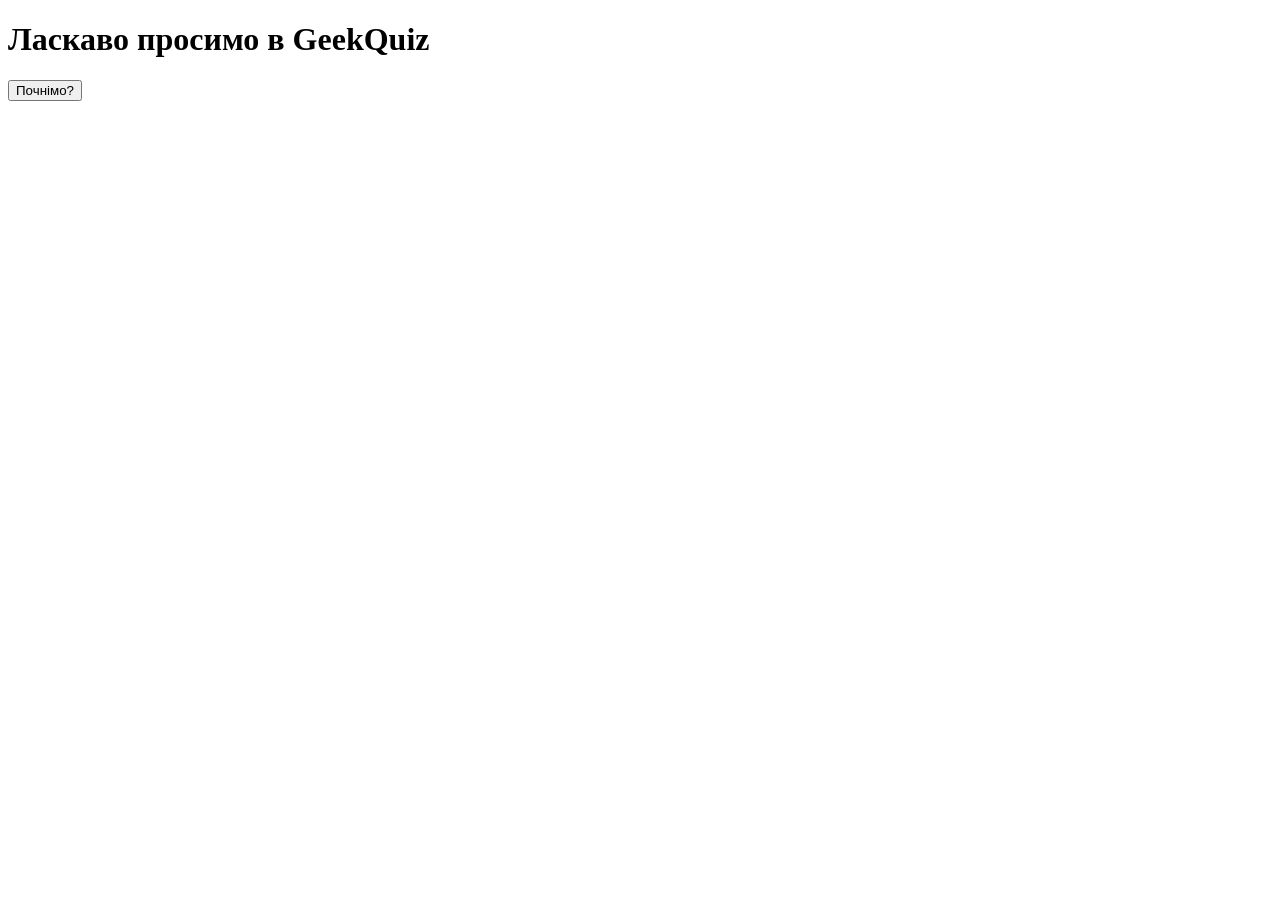
==== geekQuiz/index.html @ daa65d6b "create greeting page, page for choosing universe and quiz page" ====
<!doctype html>
<html lang="en">
<head>
    <meta charset="UTF-8">
    <meta name="viewport" content="width=device-width, user-scalable=no, initial-scale=1.0, maximum-scale=1.0, minimum-scale=1.0">
    <meta http-equiv="X-UA-Compatible" content="ie=edge">
    <title>Document</title>
</head>
<body>
<div id="app"></div>

<script type="module" src="js/index.js"></script>
</body>
</html>
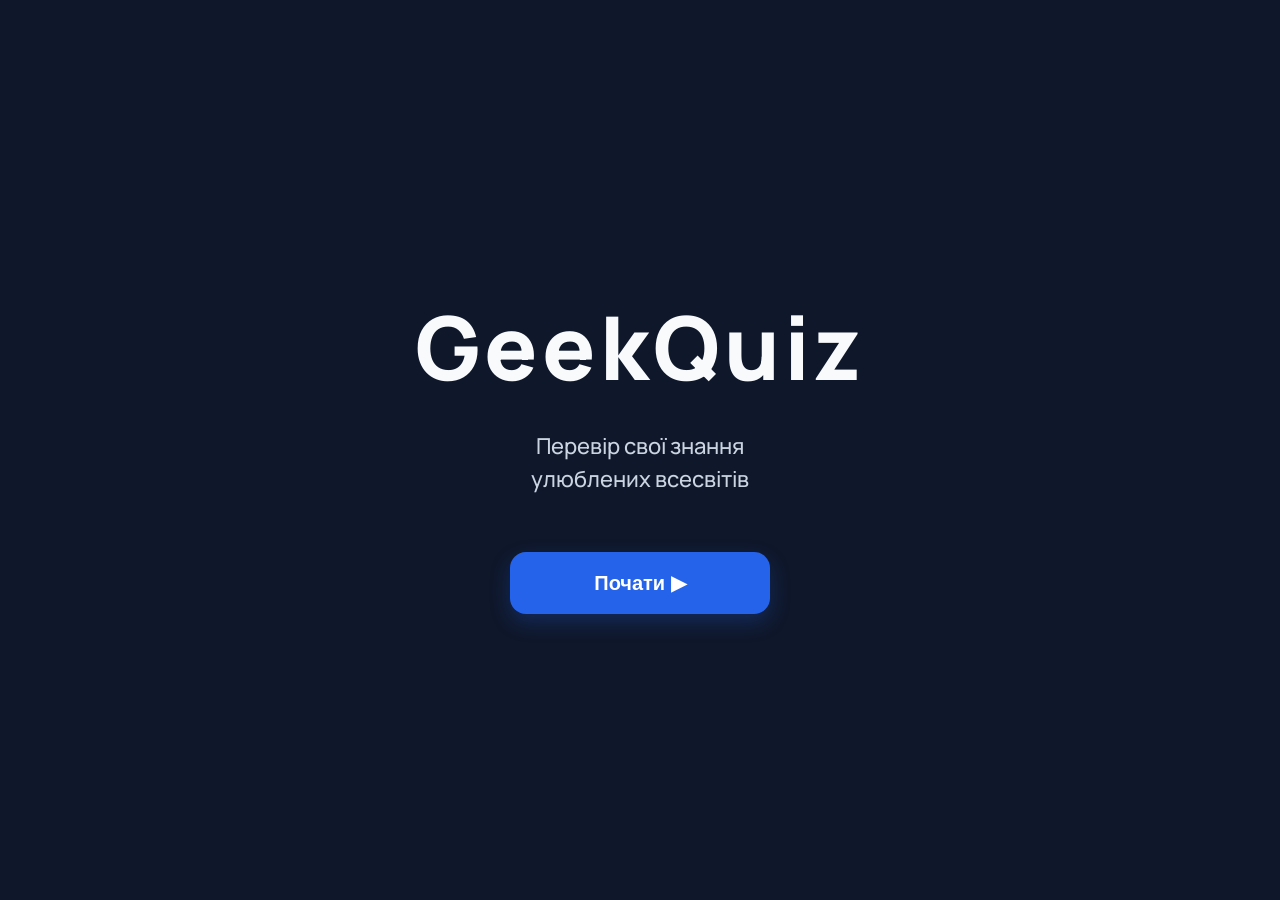
==== commit 024b65d1: "add UI for welcomePage and universesPage" ====
--- a/geekQuiz/index.html
+++ b/geekQuiz/index.html
@@ -4,11 +4,12 @@
     <meta charset="UTF-8">
     <meta name="viewport" content="width=device-width, user-scalable=no, initial-scale=1.0, maximum-scale=1.0, minimum-scale=1.0">
     <meta http-equiv="X-UA-Compatible" content="ie=edge">
+    <link rel="stylesheet" href="./css/quiz.css">
     <title>Document</title>
 </head>
 <body>
 <div id="app"></div>
 
-<script type="module" src="js/index.js"></script>
+<script type="module" src="index.js"></script>
 </body>
 </html>
--- a/geekQuiz/css/quiz.css
+++ b/geekQuiz/css/quiz.css
@@ -0,0 +1,313 @@
+
+@import url('https://fonts.googleapis.com/css2?family=Manrope:wght@200..800&display=swap');
+
+/*-------------------------GLOBAL------------------------------------------------------*/
+
+*{
+    box-sizing: border-box;
+    margin: 0;
+    padding: 0;
+
+
+}
+body{
+    font-family: "Manrope", sans-serif;
+    background-color: #0F172A;
+    min-height: 100vh;
+
+}
+
+#app{
+    display: flex;
+    flex-direction: column;
+    justify-content: center;
+    align-items: center;
+    height: 100vh;
+}
+
+@keyframes fadeUp {
+    0%{
+        opacity: 0;
+        transform: translateY(20px);
+    }
+    100%{
+        opacity: 1;
+        transform: translateY(0);
+    }
+
+}
+/* -------------------------------------WELCOME PAGE------------------------------------- */
+
+
+
+.welcomeWrapper{
+    display: flex;
+    flex-direction: column;
+    justify-content: center;
+    align-items: center;
+}
+
+.title{
+    font-size: 88px;
+    font-weight: 800;
+    letter-spacing: 4px;
+    color: #F8FAFC;
+    margin-bottom: 24px;
+    animation: fadeUp 0.6s ease-out ;
+
+}
+
+.greeting {
+    white-space: pre-line;
+    font-size: 22px;
+    font-weight: 500;
+    line-height: 1.5;
+    color: #CBD5E1;
+    text-align: center;
+    max-width: 420px;
+    margin-bottom: 56px;
+    animation: fadeUp 0.6s ease-out ;
+    animation-delay: 0.2s;
+    animation-fill-mode: backwards;
+
+}
+
+.start-button{
+    text-align: center;
+    width: 260px;
+    height: 62px;
+    border-radius: 16px;
+    background-color: #2563EB;
+    color: white;
+    font-size: 20px;
+    font-weight: 700;
+    border: none;
+    transition:
+            transform .25s ease,
+            background-color .25s ease,
+            box-shadow .25s ease;
+    cursor:pointer;
+    animation: fadeUp 0.6s ease-out ;
+    animation-delay: 0.4s;
+    animation-fill-mode: backwards;
+    box-shadow: 0 8px 20px rgba(37,99,235,.25);
+}
+
+.start-button:hover{
+    background-color: #3B82F6;
+    transform:translateY(-2px);
+    box-shadow: 0 14px 28px rgba(37,99,235,.35);
+    letter-spacing: 0.3px;
+
+}
+.start-button:active{
+    transform:translateY(1px);
+    background-color: #1D4ED8;
+    box-shadow: 0 6px 14px rgba(37,99,235,.2);
+}
+
+/* -----------------------------------UNIVERSES PAGE----------------------------------------- */
+
+.wrapper{
+    display: flex;
+    flex-direction: row;
+    justify-content: center;
+    align-items: center;
+    gap: 48px;
+    flex-wrap: wrap;
+}
+
+
+.choose-title{
+
+    font-size: 58px;
+    font-weight: 800;
+    letter-spacing: 2px;
+    color: #F8FAFC;
+
+    margin: 60px 0 12px;
+
+    background: linear-gradient(
+            90deg,
+            #F8FAFC 0%,
+            #93C5FD 45%,
+            #2563EB 100%
+    );
+
+    -webkit-background-clip: text;
+    -webkit-text-fill-color: transparent;
+    background-clip: text;
+
+    text-align: center;
+    animation: fadeUp 0.6s ease-out
+
+}
+
+.choose-subtitle{
+    font-size: 20px;
+    font-weight: 500;
+    color: #94A3B8;
+    text-align: center;
+    max-width: 620px;
+    margin-bottom: 56px;
+    line-height: 1.6;
+    animation: fadeUp 0.6s ease-out ;
+    animation-delay: 0.2s;
+    animation-fill-mode: backwards;
+}
+
+.universeDiv{
+    display: flex;
+    flex-direction: column;
+    justify-content: center;
+    align-items: center;
+    width: 320px;
+    height: 530px;
+    border-radius: 18px;
+    overflow: hidden;
+    cursor: pointer;
+    position: relative;
+    animation: fadeUp 0.6s ease-out ;
+    animation-delay: 0.4s;
+    animation-fill-mode: backwards;
+    transform: scale(1);
+    transition:
+            transform .35s ease,
+            filter .35s ease,
+            box-shadow .35s ease;
+    user-select: none;
+
+
+
+}
+
+.universeDiv:hover{
+    transform: scale(1.04) translateY(-6px);
+    filter: brightness(1.12) saturate(1.08);
+
+    box-shadow:
+            0 20px 40px rgba(0,0,0,.35);
+
+    z-index: 2;
+}
+
+.universeDiv:active{
+     transform: scale(0.98) translateY(-2px);
+
+     box-shadow:
+             0 10px 20px rgba(0,0,0,.25);
+ }
+
+.img{
+    width: 100%;
+    height: 100%;
+    object-fit: cover;
+    display: block;
+}
+.overlay{
+    position: absolute;
+    left: 0;
+    bottom: 0;
+    width: 100%;
+    height: 140px;
+    display: flex;
+    justify-content: center;
+    align-items: flex-end;
+    padding-bottom: 24px;
+    background: linear-gradient(
+            to top,
+            rgba(0,0,0,.92) 0%,
+            rgba(0,0,0,.65) 40%,
+            rgba(0,0,0,.25) 75%,
+            rgba(0,0,0,0) 100%
+    );
+
+}
+.universeTitle{
+    width: 70%;
+    flex-wrap: wrap;
+    font-size: 22px;
+    font-weight: 700;
+    color: #F8FAFC;
+    letter-spacing: 1px;
+    text-align: center;
+    text-shadow:
+            0 2px 6px rgba(0,0,0,.45);
+}
+
+.purple{
+    box-shadow:
+            0 0 18px rgba(255, 235, 255, .18),
+            0 0 36px rgba(168, 85, 247, .22),
+            0 0 60px rgba(91, 33, 182, .18);
+}
+
+.purple:hover{
+    box-shadow:
+            0 0 24px rgba(255, 245, 255, .28),
+            0 0 48px rgba(168, 85, 247, .38),
+            0 0 80px rgba(91, 33, 182, .30);
+}
+
+.blue{
+    box-shadow:
+            0 0 16px rgba(226, 232, 240, .16),
+            0 0 34px rgba(59, 130, 246, .20),
+            0 0 58px rgba(30, 64, 175, .16);
+}
+
+.blue:hover{
+    box-shadow:
+            0 0 22px rgba(241, 245, 249, .24),
+            0 0 44px rgba(59, 130, 246, .34),
+            0 0 72px rgba(30, 64, 175, .26);
+}
+
+.orange{
+    box-shadow:
+            0 0 18px rgba(255, 236, 179, .10),
+            0 0 36px rgba(245, 158, 11, .18),
+            0 0 60px rgba(180, 83, 9, .18);
+}
+
+.orange:hover{
+    box-shadow:
+            0 0 24px rgba(255, 244, 214, .16),
+            0 0 48px rgba(245, 158, 11, .30),
+            0 0 82px rgba(180, 83, 9, .28);
+}
+
+.ice{
+    box-shadow:
+            0 0 18px rgba(240, 249, 255, .14),
+            0 0 38px rgba(103, 232, 249, .18),
+            0 0 64px rgba(14, 165, 233, .16);
+}
+
+.ice:hover{
+    box-shadow:
+            0 0 24px rgba(248, 250, 252, .22),
+            0 0 50px rgba(103, 232, 249, .30),
+            0 0 82px rgba(14, 165, 233, .24);
+}
+
+.red{
+    box-shadow:
+            0 0 20px rgba(255, 243, 199, .18),
+            0 0 42px rgba(251, 146, 60, .22),
+            0 0 70px rgba(180, 83, 9, .18);
+}
+
+.red:hover{
+    box-shadow:
+            0 0 28px rgba(255, 248, 220, .28),
+            0 0 56px rgba(251, 146, 60, .36),
+            0 0 92px rgba(180, 83, 9, .28);
+}
+/* =========================
+   QUIZ PAGE
+========================= */
+
+/* =========================
+   RESULTS PAGE
+========================= */
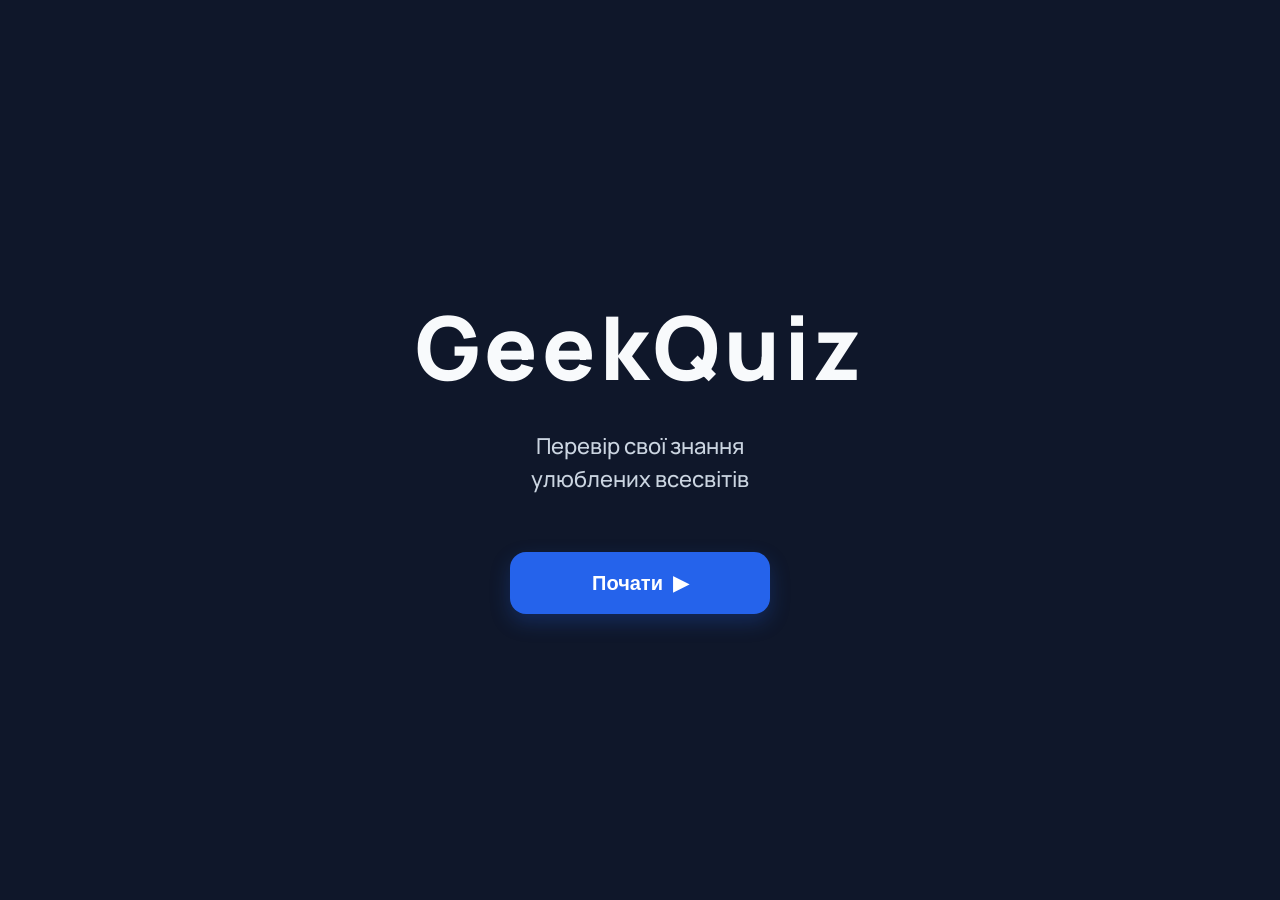
==== commit 51845fd1: "and UI and polish the project" ====
--- a/geekQuiz/index.html
+++ b/geekQuiz/index.html
@@ -5,7 +5,10 @@
     <meta name="viewport" content="width=device-width, user-scalable=no, initial-scale=1.0, maximum-scale=1.0, minimum-scale=1.0">
     <meta http-equiv="X-UA-Compatible" content="ie=edge">
     <link rel="stylesheet" href="./css/quiz.css">
-    <title>Document</title>
+    <link rel="apple-touch-icon" sizes="180x180" href="./favicon/apple-touch-icon.png">
+    <link rel="icon" type="image/png" sizes="32x32" href="./favicon/favicon-32x32.png">
+    <link rel="icon" type="image/png" sizes="16x16" href="./favicon/favicon-16x16.png">
+    <title>GeekQuiz</title>
 </head>
 <body>
 <div id="app"></div>
--- a/geekQuiz/css/quiz.css
+++ b/geekQuiz/css/quiz.css
@@ -36,6 +36,18 @@
     }
 
 }
+
+@keyframes progressShine{
+
+    from{
+        left:-40%;
+    }
+
+    to{
+        left:120%;
+    }
+
+}
 /* -------------------------------------WELCOME PAGE------------------------------------- */
 
 
@@ -45,6 +57,7 @@
     flex-direction: column;
     justify-content: center;
     align-items: center;
+    min-height: 100vh;
 }
 
 .title{
@@ -73,6 +86,10 @@
 }
 
 .start-button{
+    display: flex;
+    justify-content: center;
+    align-items: center;
+    gap: 10px;
     text-align: center;
     width: 260px;
     height: 62px;
@@ -106,6 +123,14 @@
     box-shadow: 0 6px 14px rgba(37,99,235,.2);
 }
 
+.start-button span{
+    transition: transform .25s ease;
+}
+
+.start-button:hover span{
+    transform: translateX(4px);
+}
+
 /* -----------------------------------UNIVERSES PAGE----------------------------------------- */
 
 .wrapper{
@@ -203,6 +228,12 @@
     height: 100%;
     object-fit: cover;
     display: block;
+    transition:
+            transform .45s ease;
+}
+
+.universeDiv:hover .img{
+    transform: scale(1.04);
 }
 .overlay{
     position: absolute;
@@ -221,11 +252,11 @@
             rgba(0,0,0,.25) 75%,
             rgba(0,0,0,0) 100%
     );
+    pointer-events:none;
 
 }
 .universeTitle{
     width: 70%;
-    flex-wrap: wrap;
     font-size: 22px;
     font-weight: 700;
     color: #F8FAFC;
@@ -304,10 +335,337 @@
             0 0 56px rgba(251, 146, 60, .36),
             0 0 92px rgba(180, 83, 9, .28);
 }
-/* =========================
-   QUIZ PAGE
-========================= */
-
-/* =========================
-   RESULTS PAGE
-========================= */+/* --------------------------------------------------QUIZ PAGE----------------------------------- */
+
+.quizWrapper{
+    display: flex;
+    flex-direction: column;
+    align-items: center;
+    width: 100%;
+    max-width: 900px;
+    margin: 40px auto 60px;
+}
+
+.questionWrapper{
+    display: flex;
+    flex-direction: column;
+    align-items: center;
+    width: min(700px,100%);
+}
+
+.answerWrapper{
+    display: grid;
+    grid-template-columns: repeat(2,1fr);
+    gap: 18px;
+    width: 100%;
+}
+
+.quiz-title{
+    font-size: 42px;
+    font-weight: 800;
+    color: #F8FAFC;
+    letter-spacing: 1px;
+    margin-bottom: 24px;
+    animation: fadeUp 0.6s ease-out;
+}
+
+.progressDiv{
+    width: 700px;
+    display: flex;
+    justify-content: center;
+    align-items: center;
+    flex-direction: row;
+    gap: 10px;
+    margin-bottom: 24px;
+    animation: fadeUp 0.6s ease-out ;
+    animation-delay: 0.2s;
+    animation-fill-mode: backwards;
+}
+
+.progressBar{
+    width:100%;
+    height:14px;
+    background:#1E293B;
+    border-radius:999px;
+    overflow:hidden;
+    box-shadow:
+            inset 0 2px 4px rgba(0,0,0,.25);
+
+}
+
+.progressFill{
+    height:100%;
+    background: linear-gradient(
+            90deg,
+            #2563EB 0%,
+            #3B82F6 45%,
+            #60A5FA 100%
+    );
+    border-radius:999px;
+    transition:width .35s ease;
+        position: relative;
+        overflow: hidden;
+
+
+}
+
+.progressFill::after{
+    content: "";
+    position: absolute;
+    top: 0;
+    left: -40%;
+    width: 40%;
+    height: 100%;
+    background: linear-gradient(
+            90deg,
+            transparent,
+            rgba(255,255,255,.45),
+            transparent
+    );
+    animation: progressShine 2.8s linear infinite;
+}
+
+
+.progress{
+    font-size: 16px;
+    font-weight: 600;
+    color: #94A3B8;
+    min-width: 48px;
+    text-align: right;
+}
+
+.quizImg{
+    width: 700px;
+    height: 390px;
+    object-fit: cover;
+    border-radius: 18px;
+    box-shadow:
+            0 18px 40px rgba(0,0,0,.35);
+    margin-bottom: 32px;
+    animation: fadeUp 0.6s ease-out ;
+    animation-delay: 0.4s;
+    animation-fill-mode: backwards;
+    display: block;
+}
+
+.question{
+    text-align: center;
+    color: #F8FAFC;
+    font-size: 32px;
+    font-weight: 700;
+    line-height: 1.35;
+    margin-bottom: 32px;
+    animation: fadeUp 0.6s ease-out ;
+    animation-delay: 0.4s;
+    animation-fill-mode: backwards;
+}
+
+.answer{
+    display: flex;
+    justify-content: center;
+    align-items: center;
+    min-height: 90px;
+    padding: 18px 22px;
+    background: #1E293B;
+    border: 2px solid transparent;
+    border-radius: 18px;
+    color: #F8FAFC;
+    font-size: 19px;
+    font-weight: 600;
+    text-align: center;
+    line-height: 1.4;
+    cursor: pointer;
+    user-select: none;
+    transition:
+            transform .25s ease,
+            background-color .2s ease,
+            border-color .2s ease,
+            box-shadow .2s ease,
+            filter .2s ease;
+    animation: fadeUp 0.6s ease-out ;
+    animation-delay: 0.6s;
+    animation-fill-mode: backwards;
+}
+
+.answer:hover{
+    transform: translateY(-3px);
+    background:#334155;
+    border-color:#3B82F6;
+    box-shadow:
+            0 10px 24px rgba(59,130,246,.22);
+
+}
+
+.answer:active{
+    transform: scale(.98);
+
+}
+
+.correct{
+    background:#14532D;
+    border-color:#22C55E;
+    color:white;
+    box-shadow:
+            0 0 22px rgba(34,197,94,.35);
+
+}
+
+.wrong{
+    background:#7F1D1D;
+    border-color:#EF4444;
+    color:white;
+    box-shadow:
+            0 0 18px rgba(239,68,68,.28);
+
+}
+
+.answer.disabled{
+    cursor:default;
+    pointer-events:none;
+
+}
+
+
+
+/* ------------------------------------RESULTS PAGE---------------------------------- */
+
+.resultWrapper{
+    display: flex;
+    flex-direction: column;
+    align-items: center;
+    width: 100%;
+    max-width:900px;
+    margin:70px auto 60px;
+    gap:28px;
+}
+
+.universe-title{
+    font-size:52px;
+    font-weight:800;
+    letter-spacing:1px;
+    color:#F8FAFC;
+    text-align:center;
+    animation:fadeUp .6s ease-out;}
+
+.counting{
+    font-size:22px;
+    font-weight:600;
+    color:#94A3B8;
+    animation:fadeUp .6s ease-out;
+    animation-delay:.15s;
+    animation-fill-mode:backwards;
+}
+
+.result{
+    font-size:110px;
+    font-weight:900;
+    line-height:1;
+    letter-spacing:-2px;
+    background:linear-gradient(
+            180deg,
+            #F8FAFC,
+            #60A5FA
+    );
+    -webkit-background-clip:text;
+    -webkit-text-fill-color:transparent;
+    background-clip:text;
+    text-shadow:
+            0 0 30px rgba(59,130,246,.18);
+    animation:fadeUp .6s ease-out;
+    animation-delay:.3s;
+    animation-fill-mode:backwards;}
+
+.divMessage{
+    max-width:620px;
+    padding:26px 34px;
+    border-radius:18px;
+    background:#1E293B;
+    color:#CBD5E1;
+    font-size:22px;
+    line-height:1.6;
+    font-weight:500;
+    text-align:center;
+    border:1px solid rgba(255,255,255,.05);
+    box-shadow:
+            0 18px 35px rgba(0,0,0,.25);
+    animation:fadeUp .6s ease-out;
+    animation-delay:.45s;
+    animation-fill-mode:backwards;
+}
+
+.buttonWrapper{
+    display:flex;
+    gap:18px;
+
+    margin-top:12px;
+
+    flex-wrap:wrap;
+    justify-content:center;
+    flex-direction: row;
+
+    animation:fadeUp .6s ease-out;
+    animation-delay:.6s;
+    animation-fill-mode:backwards;
+}
+
+.resultPageButton{
+    min-width:220px;
+
+    padding:16px 24px;
+
+    border:none;
+    border-radius:16px;
+
+    font-size:18px;
+    font-weight:700;
+
+    cursor:pointer;
+
+    background:#2563EB;
+    color:white;
+    white-space: nowrap;
+
+    transition:
+            transform .25s ease,
+            box-shadow .25s ease,
+            background-color .25s ease;
+}
+
+.resultPageButton:hover{
+    transform:translateY(-3px);
+
+    background:#3B82F6;
+
+    box-shadow:
+            0 14px 26px rgba(37,99,235,.35);
+}
+
+.resultPageButton:active{
+    transform:translateY(1px);
+
+    background:#1D4ED8;
+}
+
+.resultPageButton.secondary{
+    background: #2e579a;
+    color:#F8FAFC;
+
+    border:1px solid rgba(255,255,255,.08);
+}
+
+.resultPageButton.secondary:hover{
+    background: #096bef;
+}
+
+.resultPageButton.playAgainButton{
+    min-width:280px;
+    background:#2563EB;
+    font-size:20px;
+    font-weight:700;
+    box-shadow:
+            0 10px 30px rgba(37,99,235,.35);
+
+}
+
+
+
